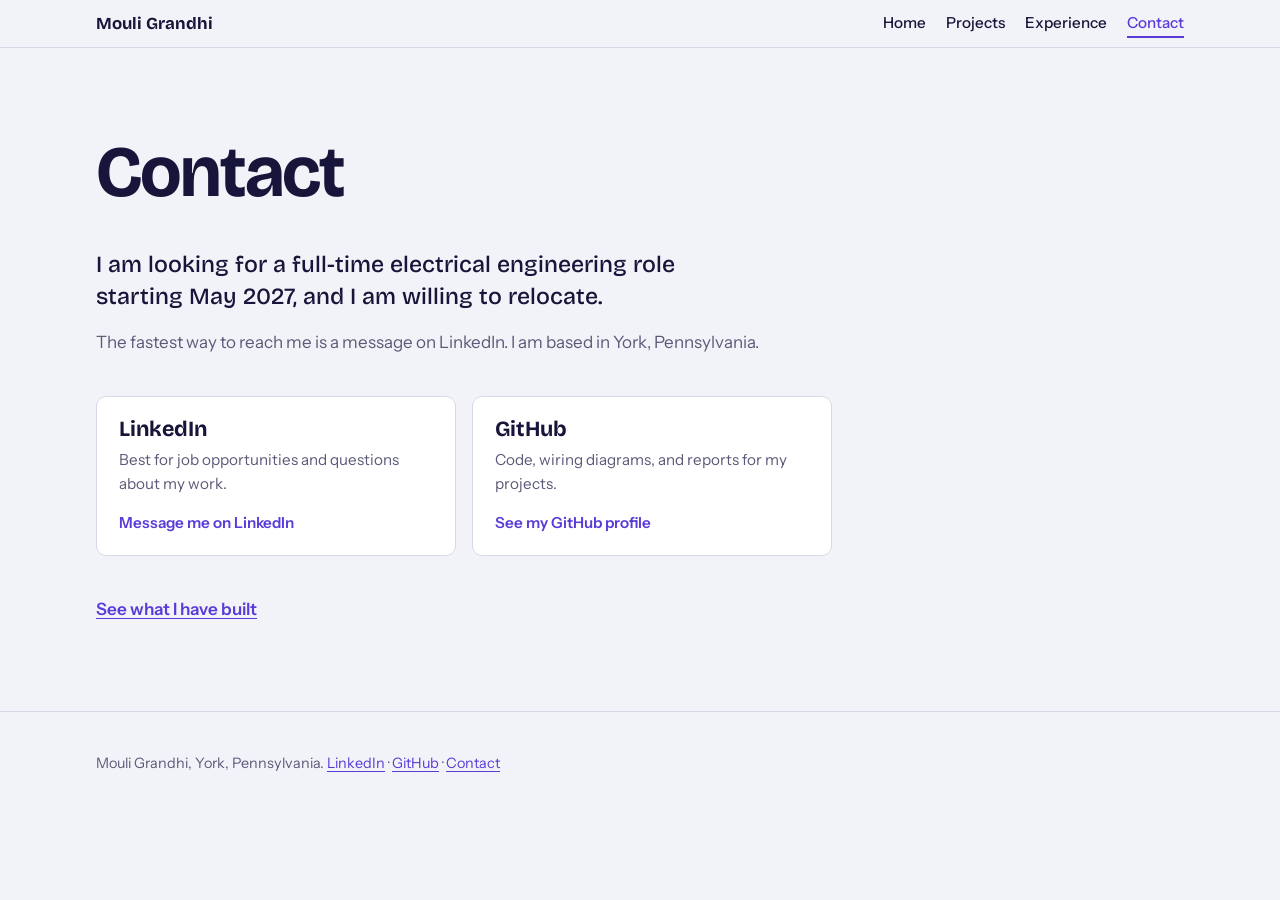
==== contact.html @ e98623da "Split site into home, projects, and contact pages Move shared CSS into styles.css and link the pages" ====
<!DOCTYPE html>
<html lang="en">
<head>
<meta charset="utf-8">
<meta name="viewport" content="width=device-width, initial-scale=1">
<title>Contact | Mouli Grandhi</title>
<meta name="description" content="How to reach Mouli Grandhi, electrical engineer looking for a full-time role starting May 2027.">
<link rel="preconnect" href="https://fonts.googleapis.com">
<link rel="preconnect" href="https://fonts.gstatic.com" crossorigin>
<link href="https://fonts.googleapis.com/css2?family=Bricolage+Grotesque:opsz,wght@12..96,400..800&family=Instrument+Sans:wght@400;500;600&display=swap" rel="stylesheet">
<link rel="stylesheet" href="styles.css">
</head>
<body>

<header class="top">
  <div class="wrap">
    <a class="me" href="index.html">Mouli Grandhi</a>
    <nav aria-label="Pages">
      <a href="index.html">Home</a>
      <a href="projects.html">Projects</a>
      <a href="index.html#experience">Experience</a>
      <a href="contact.html" aria-current="page">Contact</a>
    </nav>
  </div>
</header>

<main>
  <section>
    <div class="wrap">
      <h1 class="page-title">Contact</h1>
      <p class="lede">I am looking for a full-time electrical engineering role starting May 2027, and I am willing to relocate.</p>
      <p>The fastest way to reach me is a message on LinkedIn. I am based in York, Pennsylvania.</p>
      <ul class="contact-list">
        <li><a href="https://www.linkedin.com/in/mouli-grandhi/">
          <b>LinkedIn</b>
          <span>Best for job opportunities and questions about my work.</span>
          <span class="go">Message me on LinkedIn</span>
        </a></li>
        <li><a href="https://github.com/Mouli-Grandhi">
          <b>GitHub</b>
          <span>Code, wiring diagrams, and reports for my projects.</span>
          <span class="go">See my GitHub profile</span>
        </a></li>
      </ul>
      <p class="next"><a href="projects.html">See what I have built</a></p>
    </div>
  </section>
</main>

<footer>
  <div class="wrap">
    <p>Mouli Grandhi, York, Pennsylvania. <a href="https://www.linkedin.com/in/mouli-grandhi/">LinkedIn</a> · <a href="https://github.com/Mouli-Grandhi">GitHub</a> · <a href="contact.html">Contact</a></p>
  </div>
</footer>

</body>
</html>
---- styles.css ----
:root {
  --wafer: #F2F3F8;      /* page */
  --panel: #FFFFFF;
  --ink: #17153A;        /* deep indigo text */
  --muted: #5B5A78;
  --line: #D6D8E6;
  --uv: #5A3BD8;         /* 405 nm exposure light */
  --safelight: #F2A900;  /* cleanroom amber */
  --display: "Bricolage Grotesque", "Avenir Next", "Segoe UI", system-ui, sans-serif;
  --body: "Instrument Sans", "Segoe UI", system-ui, sans-serif;
  --measure: 62ch;
}
@media (prefers-color-scheme: dark) {
  :root {
    --wafer: #121027; --panel: #1B1838; --ink: #ECEBFA; --muted: #A9A7C6;
    --line: #322E5C; --uv: #A692FF; --safelight: #F2A900;
  }
}
* { box-sizing: border-box; }
html { scroll-behavior: smooth; }
body {
  margin: 0; background: var(--wafer); color: var(--ink);
  font: 400 1.0625rem/1.6 var(--body);
  -webkit-font-smoothing: antialiased;
}
img { max-width: 100%; height: auto; display: block; }
a { color: var(--uv); text-underline-offset: .18em; text-decoration-thickness: .08em; }
a:hover { text-decoration-thickness: .16em; }
:focus-visible { outline: 3px solid var(--safelight); outline-offset: 3px; border-radius: 2px; }
.wrap { width: min(100% - 2.5rem, 68rem); margin-inline: auto; }

/* ---------- top bar ---------- */
.top { position: sticky; top: 0; z-index: 5; background: color-mix(in srgb, var(--wafer) 88%, transparent); backdrop-filter: blur(8px); border-bottom: 1px solid var(--line); }
.top .wrap { display: flex; justify-content: space-between; align-items: center; gap: 1rem; padding-block: .7rem; }
.top .me { font: 700 1.05rem var(--display); color: var(--ink); text-decoration: none; }
.top nav { display: flex; gap: 1.25rem; flex-wrap: wrap; }
.top nav a { color: var(--ink); text-decoration: none; font-weight: 500; font-size: .95rem; }
.top nav a:hover { color: var(--uv); }

/* ---------- hero ---------- */
.hero {
  position: relative; overflow: hidden;
  background-image:
    linear-gradient(var(--line) 1px, transparent 1px),
    linear-gradient(90deg, var(--line) 1px, transparent 1px);
  background-size: 4.5rem 4.5rem; background-position: -1px -1px;
  border-bottom: 1px solid var(--line);
}
.hero .wrap { padding-block: clamp(3.5rem, 10vw, 7.5rem) clamp(2.5rem, 6vw, 4.5rem); }
.name {
  position: relative; margin: 0; width: fit-content;
  font: 800 clamp(3.6rem, 17vw, 11rem)/.88 var(--display);
  letter-spacing: -.035em; font-stretch: 85%;
}
.name .resist { color: transparent; -webkit-text-stroke: 1.5px var(--ink); display: block; }
.name .developed {
  position: absolute; inset: 0; color: var(--ink);
  clip-path: inset(-10% 0 -10% 0);
  animation: expose 1.5s cubic-bezier(.6,.05,.3,1) .25s backwards;
}
.name .beam {
  position: absolute; top: -6%; bottom: -6%; left: 100%; width: .5rem; opacity: 0;
  background: var(--uv); box-shadow: 0 0 2.5rem .6rem color-mix(in srgb, var(--uv) 55%, transparent);
  animation: beam 1.5s cubic-bezier(.6,.05,.3,1) .25s backwards;
}
@keyframes expose { from { clip-path: inset(-10% 100% -10% 0); } }
@keyframes beam { from { left: 0; opacity: 1; } 92% { opacity: 1; } to { left: 100%; opacity: 0; } }
@media (prefers-reduced-motion: reduce) {
  .name .developed, .name .beam { animation: none; }
  html { scroll-behavior: auto; }
}
.pitch { max-width: 44ch; margin: 2rem 0 0; font: 500 clamp(1.2rem, 2.4vw, 1.6rem)/1.35 var(--display); }
.status { margin: 1rem 0 0; color: var(--muted); max-width: var(--measure); }
.status b { color: var(--ink); font-weight: 600; background: linear-gradient(transparent 62%, color-mix(in srgb, var(--safelight) 60%, transparent) 62%); }
.links { display: flex; flex-wrap: wrap; gap: .75rem; margin: 2rem 0 0; padding: 0; list-style: none; }
.links a {
  display: inline-block; padding: .65rem 1.1rem; border: 1.5px solid var(--ink); border-radius: 999px;
  background: var(--panel); color: var(--ink); text-decoration: none; font-weight: 600;
}
.links a:hover { background: var(--ink); color: var(--wafer); }
.links li:first-child a { background: var(--uv); border-color: var(--uv); color: #fff; }
.links li:first-child a:hover { background: var(--ink); border-color: var(--ink); color: var(--wafer); }
@media (prefers-color-scheme: dark) { .links li:first-child a { color: #121027; } }

/* ---------- sections ---------- */
section { padding-block: clamp(3rem, 7vw, 5.5rem); }
section + section { border-top: 1px solid var(--line); }
h2 { margin: 0 0 2.5rem; font: 700 clamp(2rem, 5vw, 3.25rem)/1 var(--display); letter-spacing: -.02em; }
h3 { margin: 0; font: 700 clamp(1.4rem, 2.6vw, 1.9rem)/1.15 var(--display); letter-spacing: -.01em; }
p { margin: 0; max-width: var(--measure); }

/* ---------- projects ---------- */
.project {
  display: grid; grid-template-columns: 9.5rem minmax(0, 1fr); gap: 1.5rem 2.5rem;
  padding-block: 2.75rem; border-top: 1px solid var(--line);
}
.project:first-of-type { border-top: 0; padding-top: 0; }
.when { font: 600 1rem/1.3 var(--display); color: var(--muted); padding-top: .45rem; }
.when span { display: block; font-weight: 400; font-size: .9rem; }
.project .body, .job .body { min-width: 0; }
.path { max-width: 100%; }
.role { margin: .35rem 0 0; color: var(--muted); font-weight: 500; }
.project .body > p + p, .project .body > h3 + p { margin-top: .9rem; }
.project .body > .role + p { margin-top: 1rem; }
.points { margin: 1rem 0 0; padding-left: 1.1rem; max-width: var(--measure); }
.points li { margin-top: .4rem; }
.points li::marker { color: var(--uv); }
.tools { display: flex; flex-wrap: wrap; gap: .4rem; margin: 1.25rem 0 0; padding: 0; list-style: none; }
.tools li { padding: .15rem .65rem; border: 1px solid var(--line); border-radius: 4px; background: var(--panel); font-size: .875rem; color: var(--muted); }
.more { margin-top: 1.1rem; font-weight: 600; }
.shots { display: grid; gap: .75rem; margin: 1.75rem 0 0; align-items: start; }
.shots.two { grid-template-columns: 1fr 1fr; max-width: 34rem; }
.shots.wide { grid-template-columns: 2fr 1fr; max-width: 46rem; }
.shots.one { max-width: 35rem; }
.shots img { border-radius: 6px; border: 1px solid var(--line); background: var(--panel); width: 100%; }
figure { margin: 0; }
figcaption { margin-top: .4rem; font-size: .875rem; color: var(--muted); }

/* capstone gets the full treatment */
.project.lead .body { background: var(--panel); border: 1px solid var(--line); border-radius: 10px; padding: clamp(1.25rem, 3vw, 2.25rem); }
.project.lead h3 { font-size: clamp(1.7rem, 3.6vw, 2.6rem); }
.path { margin-top: 2rem; }
.path svg { width: 100%; max-width: 44rem; height: auto; display: block; }
.path .box { fill: var(--wafer); stroke: var(--ink); stroke-width: 1.5; }
.path text { font: 500 14px var(--body); fill: var(--ink); }
.path .sub { font-size: 12px; fill: var(--muted); font-weight: 400; }
.path .ray { stroke: var(--uv); stroke-width: 3; fill: none; }
.path .cone { fill: var(--uv); opacity: .22; }
.path .wafer { fill: var(--safelight); stroke: var(--ink); stroke-width: 1.5; }

/* ---------- experience ---------- */
.job { display: grid; grid-template-columns: 9.5rem minmax(0, 1fr); gap: 1.5rem 2.5rem; padding-block: 2rem; border-top: 1px solid var(--line); }
.job:first-of-type { border-top: 0; padding-top: 0; }

/* ---------- about ---------- */
.facts { display: grid; grid-template-columns: repeat(auto-fit, minmax(17rem, 1fr)); gap: 2.5rem; margin: 0; }
.facts h3 { font-size: 1.25rem; margin-bottom: .75rem; }
.facts ul { margin: 0; padding: 0; list-style: none; }
.facts li { padding: .35rem 0; border-bottom: 1px solid var(--line); }
.facts li:last-child { border-bottom: 0; }
.facts small { display: block; color: var(--muted); font-size: .9rem; }

footer { border-top: 1px solid var(--line); padding-block: 2.5rem 3.5rem; }
footer h2 { margin-bottom: 1rem; }
footer p + p { margin-top: 1.5rem; color: var(--muted); font-size: .9rem; }

@media (max-width: 44rem) {
  .project, .job { grid-template-columns: 1fr; gap: .5rem; }
  .when { padding-top: 0; }
  .when span { display: inline; }
  .when span::before { content: ", "; }
  .top .me { display: none; }
  .top nav { gap: 1.1rem; }
  .path { overflow-x: auto; }
  .path svg { min-width: 32rem; }
  .shots.wide { grid-template-columns: 1fr 1fr; }
}

/* ---------- multi-page additions ---------- */
.page-title { margin: 0 0 2.5rem; font: 700 clamp(2.4rem, 7vw, 4.5rem)/1 var(--display); letter-spacing: -.025em; }
.top nav a[aria-current="page"] { color: var(--uv); box-shadow: 0 2px 0 var(--uv); }
.lede { font: 500 clamp(1.15rem, 2.2vw, 1.45rem)/1.4 var(--display); max-width: 44ch; }
.lede + p { margin-top: 1rem; color: var(--muted); }
.contact-list { display: grid; grid-template-columns: repeat(auto-fit, minmax(15rem, 1fr)); gap: 1rem; margin: 2.5rem 0 0; padding: 0; list-style: none; max-width: 46rem; }
.contact-list a { display: block; height: 100%; padding: 1.25rem 1.4rem; background: var(--panel); border: 1px solid var(--line); border-radius: 10px; color: var(--ink); text-decoration: none; }
.contact-list a:hover { border-color: var(--uv); }
.contact-list b { display: block; font: 700 1.35rem/1.2 var(--display); }
.contact-list span { display: block; margin-top: .3rem; color: var(--muted); font-size: .95rem; }
.contact-list .go { color: var(--uv); font-weight: 600; margin-top: .9rem; }
.next { margin-top: 2.5rem; font-weight: 600; }
footer p, footer p + p { margin: 0; color: var(--muted); font-size: .9rem; }
main { min-height: 70vh; }
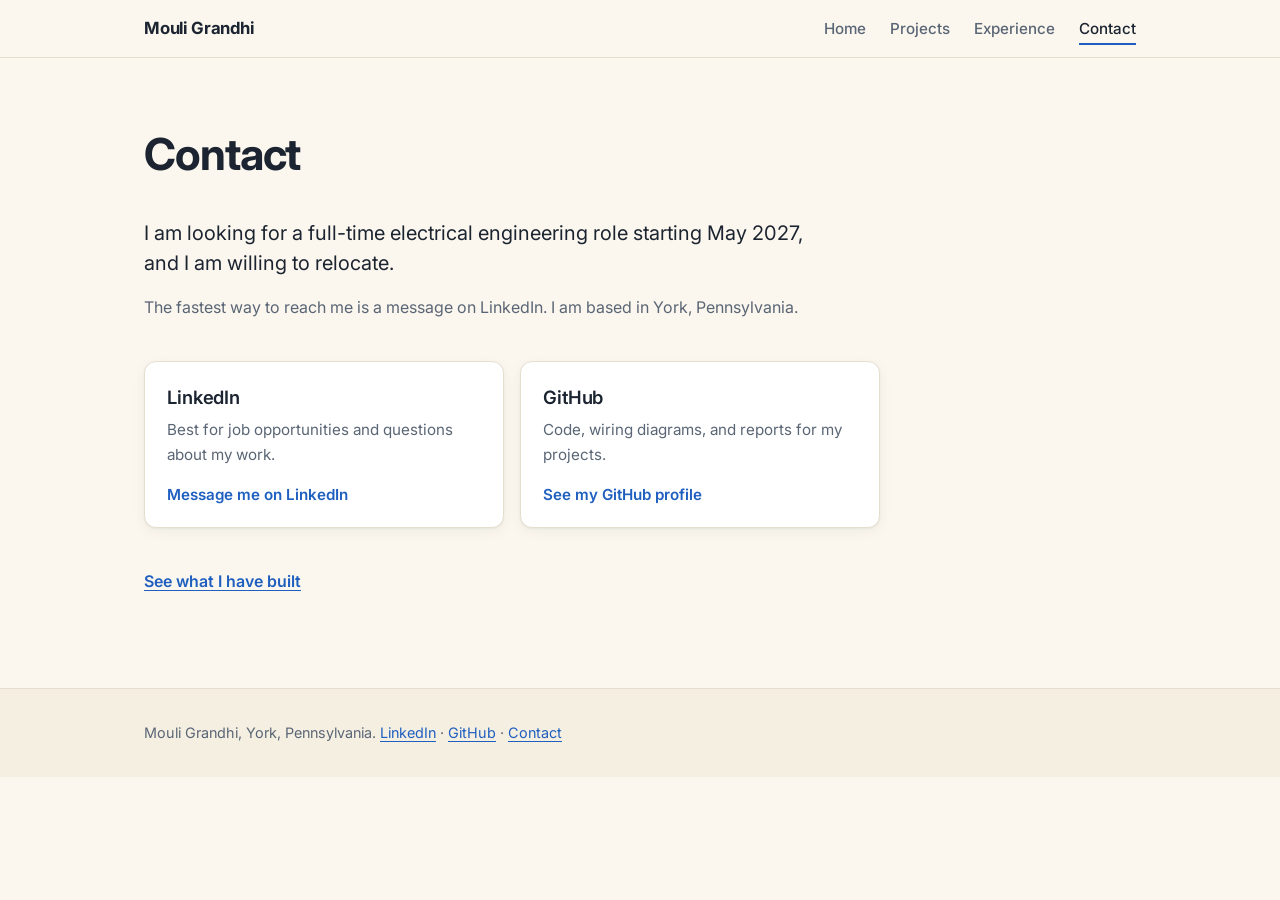
==== commit 4e3fdf32: "Restyle site, add KeepSake detail page, and update content - Light cream theme with Inter, plain nam" ====
--- a/contact.html
+++ b/contact.html
@@ -7,7 +7,7 @@
 <meta name="description" content="How to reach Mouli Grandhi, electrical engineer looking for a full-time role starting May 2027.">
 <link rel="preconnect" href="https://fonts.googleapis.com">
 <link rel="preconnect" href="https://fonts.gstatic.com" crossorigin>
-<link href="https://fonts.googleapis.com/css2?family=Bricolage+Grotesque:opsz,wght@12..96,400..800&family=Instrument+Sans:wght@400;500;600&display=swap" rel="stylesheet">
+<link href="https://fonts.googleapis.com/css2?family=Inter:wght@400;500;600;700&display=swap" rel="stylesheet">
 <link rel="stylesheet" href="styles.css">
 </head>
 <body>
--- a/styles.css
+++ b/styles.css
@@ -1,148 +1,151 @@
 :root {
-  --wafer: #F2F3F8;      /* page */
-  --panel: #FFFFFF;
-  --ink: #17153A;        /* deep indigo text */
-  --muted: #5B5A78;
-  --line: #D6D8E6;
-  --uv: #5A3BD8;         /* 405 nm exposure light */
-  --safelight: #F2A900;  /* cleanroom amber */
-  --display: "Bricolage Grotesque", "Avenir Next", "Segoe UI", system-ui, sans-serif;
-  --body: "Instrument Sans", "Segoe UI", system-ui, sans-serif;
-  --measure: 62ch;
-}
-@media (prefers-color-scheme: dark) {
-  :root {
-    --wafer: #121027; --panel: #1B1838; --ink: #ECEBFA; --muted: #A9A7C6;
-    --line: #322E5C; --uv: #A692FF; --safelight: #F2A900;
-  }
+  color-scheme: light;
+  --bg: #FBF7EE;        /* page: light cream */
+  --card: #FFFFFF;      /* cards and buttons */
+  --surface: #F5EFE2;   /* soft bands, cards, tags */
+  --ink: #1B2430;       /* headings and body text */
+  --muted: #5A6675;
+  --line: #E6DECD;
+  --accent: #1F5FBF;    /* links and primary buttons */
+  --accent-dark: #174A96;
+  --accent-soft: #EAF1FB;
+  --font: "Inter", "Segoe UI", system-ui, -apple-system, sans-serif;
+  --measure: 66ch;
+  --shadow: 0 1px 2px rgba(27, 36, 48, .05), 0 4px 14px rgba(27, 36, 48, .05);
 }
 * { box-sizing: border-box; }
 html { scroll-behavior: smooth; }
+@media (prefers-reduced-motion: reduce) { html { scroll-behavior: auto; } }
 body {
-  margin: 0; background: var(--wafer); color: var(--ink);
-  font: 400 1.0625rem/1.6 var(--body);
+  margin: 0; background: var(--bg); color: var(--ink);
+  font: 400 1rem/1.65 var(--font);
   -webkit-font-smoothing: antialiased;
 }
 img { max-width: 100%; height: auto; display: block; }
-a { color: var(--uv); text-underline-offset: .18em; text-decoration-thickness: .08em; }
-a:hover { text-decoration-thickness: .16em; }
-:focus-visible { outline: 3px solid var(--safelight); outline-offset: 3px; border-radius: 2px; }
-.wrap { width: min(100% - 2.5rem, 68rem); margin-inline: auto; }
+a { color: var(--accent); text-underline-offset: .18em; text-decoration-thickness: .06em; }
+a:hover { color: var(--accent-dark); }
+:focus-visible { outline: 2px solid var(--accent); outline-offset: 3px; border-radius: 3px; }
+.wrap { width: min(100% - 2.5rem, 62rem); margin-inline: auto; }
+main { min-height: 70vh; }
+code { font-size: .92em; background: var(--surface); border: 1px solid var(--line); border-radius: 4px; padding: .05em .3em; }
 
 /* ---------- top bar ---------- */
-.top { position: sticky; top: 0; z-index: 5; background: color-mix(in srgb, var(--wafer) 88%, transparent); backdrop-filter: blur(8px); border-bottom: 1px solid var(--line); }
-.top .wrap { display: flex; justify-content: space-between; align-items: center; gap: 1rem; padding-block: .7rem; }
-.top .me { font: 700 1.05rem var(--display); color: var(--ink); text-decoration: none; }
-.top nav { display: flex; gap: 1.25rem; flex-wrap: wrap; }
-.top nav a { color: var(--ink); text-decoration: none; font-weight: 500; font-size: .95rem; }
-.top nav a:hover { color: var(--uv); }
+.top { position: sticky; top: 0; z-index: 5; background: rgba(251, 247, 238, .92); backdrop-filter: blur(8px); border-bottom: 1px solid var(--line); }
+.top .wrap { display: flex; justify-content: space-between; align-items: center; gap: 1rem; padding-block: .85rem; }
+.top .me { font-weight: 700; font-size: 1.05rem; letter-spacing: -.01em; color: var(--ink); text-decoration: none; }
+.top nav { display: flex; gap: 1.5rem; flex-wrap: wrap; }
+.top nav a { color: var(--muted); text-decoration: none; font-weight: 500; font-size: .95rem; padding-block: .15rem; }
+.top nav a:hover { color: var(--ink); }
+.top nav a[aria-current="page"] { color: var(--ink); box-shadow: 0 2px 0 var(--accent); }
+
+/* ---------- headings and text ---------- */
+h1, h2, h3 { color: var(--ink); letter-spacing: -.02em; }
+h2 { margin: 0 0 2rem; font-size: clamp(1.5rem, 3vw, 1.9rem); font-weight: 700; line-height: 1.2; }
+h3 { margin: 0; font-size: clamp(1.15rem, 2vw, 1.3rem); font-weight: 600; line-height: 1.3; letter-spacing: -.01em; }
+p { margin: 0; max-width: var(--measure); }
+.page-title { margin: 0 0 2.5rem; font-size: clamp(2rem, 5vw, 2.75rem); font-weight: 700; line-height: 1.1; letter-spacing: -.025em; }
+.lede { font-size: clamp(1.1rem, 2vw, 1.25rem); line-height: 1.5; color: var(--ink); max-width: 52ch; }
+.lede + p { margin-top: 1rem; color: var(--muted); }
+
+/* ---------- buttons ---------- */
+.btn, .links a {
+  display: inline-block; padding: .6rem 1.1rem; border: 1px solid var(--line); border-radius: 8px;
+  background: var(--card); color: var(--ink); text-decoration: none; font-weight: 600; font-size: .95rem;
+  transition: background-color .15s, border-color .15s, color .15s;
+}
+.links a:hover { border-color: #CFC5B0; background: var(--surface); color: var(--ink); }
+.btn, .links li:first-child a { background: var(--accent); border-color: var(--accent); color: #fff; }
+.btn:hover, .links li:first-child a:hover { background: var(--accent-dark); border-color: var(--accent-dark); color: #fff; }
+.links { display: flex; flex-wrap: wrap; gap: .6rem; margin: 2rem 0 0; padding: 0; list-style: none; }
 
 /* ---------- hero ---------- */
-.hero {
-  position: relative; overflow: hidden;
-  background-image:
-    linear-gradient(var(--line) 1px, transparent 1px),
-    linear-gradient(90deg, var(--line) 1px, transparent 1px);
-  background-size: 4.5rem 4.5rem; background-position: -1px -1px;
-  border-bottom: 1px solid var(--line);
-}
-.hero .wrap { padding-block: clamp(3.5rem, 10vw, 7.5rem) clamp(2.5rem, 6vw, 4.5rem); }
-.name {
-  position: relative; margin: 0; width: fit-content;
-  font: 800 clamp(3.6rem, 17vw, 11rem)/.88 var(--display);
-  letter-spacing: -.035em; font-stretch: 85%;
-}
-.name .resist { color: transparent; -webkit-text-stroke: 1.5px var(--ink); display: block; }
-.name .developed {
-  position: absolute; inset: 0; color: var(--ink);
-  clip-path: inset(-10% 0 -10% 0);
-  animation: expose 1.5s cubic-bezier(.6,.05,.3,1) .25s backwards;
-}
-.name .beam {
-  position: absolute; top: -6%; bottom: -6%; left: 100%; width: .5rem; opacity: 0;
-  background: var(--uv); box-shadow: 0 0 2.5rem .6rem color-mix(in srgb, var(--uv) 55%, transparent);
-  animation: beam 1.5s cubic-bezier(.6,.05,.3,1) .25s backwards;
-}
-@keyframes expose { from { clip-path: inset(-10% 100% -10% 0); } }
-@keyframes beam { from { left: 0; opacity: 1; } 92% { opacity: 1; } to { left: 100%; opacity: 0; } }
-@media (prefers-reduced-motion: reduce) {
-  .name .developed, .name .beam { animation: none; }
-  html { scroll-behavior: auto; }
-}
-.pitch { max-width: 44ch; margin: 2rem 0 0; font: 500 clamp(1.2rem, 2.4vw, 1.6rem)/1.35 var(--display); }
+.hero { background: var(--surface); border-bottom: 1px solid var(--line); }
+.hero .wrap { padding-block: clamp(3.5rem, 9vw, 6rem); }
+.name { margin: 0; font-size: clamp(2.5rem, 7vw, 4rem); font-weight: 700; line-height: 1.05; letter-spacing: -.035em; }
+.pitch { max-width: 46ch; margin: 1.25rem 0 0; font-size: clamp(1.15rem, 2.2vw, 1.35rem); line-height: 1.45; color: var(--ink); }
 .status { margin: 1rem 0 0; color: var(--muted); max-width: var(--measure); }
-.status b { color: var(--ink); font-weight: 600; background: linear-gradient(transparent 62%, color-mix(in srgb, var(--safelight) 60%, transparent) 62%); }
-.links { display: flex; flex-wrap: wrap; gap: .75rem; margin: 2rem 0 0; padding: 0; list-style: none; }
-.links a {
-  display: inline-block; padding: .65rem 1.1rem; border: 1.5px solid var(--ink); border-radius: 999px;
-  background: var(--panel); color: var(--ink); text-decoration: none; font-weight: 600;
-}
-.links a:hover { background: var(--ink); color: var(--wafer); }
-.links li:first-child a { background: var(--uv); border-color: var(--uv); color: #fff; }
-.links li:first-child a:hover { background: var(--ink); border-color: var(--ink); color: var(--wafer); }
-@media (prefers-color-scheme: dark) { .links li:first-child a { color: #121027; } }
+.status b { color: var(--ink); font-weight: 600; }
 
 /* ---------- sections ---------- */
-section { padding-block: clamp(3rem, 7vw, 5.5rem); }
+section { padding-block: clamp(3rem, 6vw, 4.5rem); }
 section + section { border-top: 1px solid var(--line); }
-h2 { margin: 0 0 2.5rem; font: 700 clamp(2rem, 5vw, 3.25rem)/1 var(--display); letter-spacing: -.02em; }
-h3 { margin: 0; font: 700 clamp(1.4rem, 2.6vw, 1.9rem)/1.15 var(--display); letter-spacing: -.01em; }
-p { margin: 0; max-width: var(--measure); }
 
-/* ---------- projects ---------- */
-.project {
+/* ---------- projects and jobs ---------- */
+.project, .job {
   display: grid; grid-template-columns: 9.5rem minmax(0, 1fr); gap: 1.5rem 2.5rem;
-  padding-block: 2.75rem; border-top: 1px solid var(--line);
+  padding-block: 2.25rem; border-top: 1px solid var(--line);
 }
-.project:first-of-type { border-top: 0; padding-top: 0; }
-.when { font: 600 1rem/1.3 var(--display); color: var(--muted); padding-top: .45rem; }
-.when span { display: block; font-weight: 400; font-size: .9rem; }
+.project:first-of-type, .job:first-of-type { border-top: 0; padding-top: 0; }
 .project .body, .job .body { min-width: 0; }
-.path { max-width: 100%; }
-.role { margin: .35rem 0 0; color: var(--muted); font-weight: 500; }
+.when { font-size: .9rem; font-weight: 600; line-height: 1.4; color: var(--ink); padding-top: .2rem; }
+.when span { display: block; font-weight: 400; color: var(--muted); }
+.role { margin: .3rem 0 0; color: var(--muted); font-weight: 500; font-size: .95rem; }
 .project .body > p + p, .project .body > h3 + p { margin-top: .9rem; }
-.project .body > .role + p { margin-top: 1rem; }
-.points { margin: 1rem 0 0; padding-left: 1.1rem; max-width: var(--measure); }
+.project .body > .role + p { margin-top: .9rem; }
+.points { margin: .9rem 0 0; padding-left: 1.15rem; max-width: var(--measure); }
 .points li { margin-top: .4rem; }
-.points li::marker { color: var(--uv); }
+.points li::marker { color: #9AA6B5; }
 .tools { display: flex; flex-wrap: wrap; gap: .4rem; margin: 1.25rem 0 0; padding: 0; list-style: none; }
-.tools li { padding: .15rem .65rem; border: 1px solid var(--line); border-radius: 4px; background: var(--panel); font-size: .875rem; color: var(--muted); }
-.more { margin-top: 1.1rem; font-weight: 600; }
-.shots { display: grid; gap: .75rem; margin: 1.75rem 0 0; align-items: start; }
+.tools li { padding: .15rem .6rem; border-radius: 6px; background: var(--card); border: 1px solid var(--line); font-size: .82rem; font-weight: 500; color: var(--muted); }
+.more { margin-top: 1.1rem; font-weight: 600; font-size: .95rem; }
+.shots { display: grid; gap: .75rem; margin: 1.5rem 0 0; align-items: start; }
 .shots.two { grid-template-columns: 1fr 1fr; max-width: 34rem; }
 .shots.wide { grid-template-columns: 2fr 1fr; max-width: 46rem; }
 .shots.one { max-width: 35rem; }
-.shots img { border-radius: 6px; border: 1px solid var(--line); background: var(--panel); width: 100%; }
+.shots img { border-radius: 8px; border: 1px solid var(--line); background: var(--surface); width: 100%; }
 figure { margin: 0; }
-figcaption { margin-top: .4rem; font-size: .875rem; color: var(--muted); }
+figcaption { margin-top: .5rem; font-size: .85rem; color: var(--muted); }
 
-/* capstone gets the full treatment */
-.project.lead .body { background: var(--panel); border: 1px solid var(--line); border-radius: 10px; padding: clamp(1.25rem, 3vw, 2.25rem); }
-.project.lead h3 { font-size: clamp(1.7rem, 3.6vw, 2.6rem); }
-.path { margin-top: 2rem; }
+/* featured project */
+.project.lead .body { background: var(--card); border: 1px solid var(--line); border-radius: 12px; padding: clamp(1.25rem, 3vw, 2rem); box-shadow: var(--shadow); }
+.project.lead h3 { font-size: clamp(1.35rem, 2.6vw, 1.6rem); font-weight: 700; }
+.path { margin-top: 1.75rem; max-width: 100%; }
 .path svg { width: 100%; max-width: 44rem; height: auto; display: block; }
-.path .box { fill: var(--wafer); stroke: var(--ink); stroke-width: 1.5; }
-.path text { font: 500 14px var(--body); fill: var(--ink); }
+.path .box { fill: var(--surface); stroke: #CFC5B0; stroke-width: 1.25; }
+.path text { font: 500 14px var(--font); fill: var(--ink); }
 .path .sub { font-size: 12px; fill: var(--muted); font-weight: 400; }
-.path .ray { stroke: var(--uv); stroke-width: 3; fill: none; }
-.path .cone { fill: var(--uv); opacity: .22; }
-.path .wafer { fill: var(--safelight); stroke: var(--ink); stroke-width: 1.5; }
-
-/* ---------- experience ---------- */
-.job { display: grid; grid-template-columns: 9.5rem minmax(0, 1fr); gap: 1.5rem 2.5rem; padding-block: 2rem; border-top: 1px solid var(--line); }
-.job:first-of-type { border-top: 0; padding-top: 0; }
+.path .ray { stroke: var(--accent); stroke-width: 2.5; fill: none; }
+.path .cone { fill: var(--accent); opacity: .14; }
+.path .wafer { fill: var(--accent-soft); stroke: var(--accent); stroke-width: 1.25; }
 
 /* ---------- about ---------- */
-.facts { display: grid; grid-template-columns: repeat(auto-fit, minmax(17rem, 1fr)); gap: 2.5rem; margin: 0; }
-.facts h3 { font-size: 1.25rem; margin-bottom: .75rem; }
+.facts { display: grid; grid-template-columns: repeat(auto-fit, minmax(16rem, 1fr)); gap: 2.5rem; margin: 0; }
+.facts h3 { font-size: .8rem; font-weight: 600; letter-spacing: .08em; text-transform: uppercase; color: var(--muted); margin-bottom: .6rem; }
 .facts ul { margin: 0; padding: 0; list-style: none; }
-.facts li { padding: .35rem 0; border-bottom: 1px solid var(--line); }
+.facts li { padding: .5rem 0; border-bottom: 1px solid var(--line); }
 .facts li:last-child { border-bottom: 0; }
-.facts small { display: block; color: var(--muted); font-size: .9rem; }
+.facts small { display: block; color: var(--muted); font-size: .875rem; }
 
-footer { border-top: 1px solid var(--line); padding-block: 2.5rem 3.5rem; }
-footer h2 { margin-bottom: 1rem; }
-footer p + p { margin-top: 1.5rem; color: var(--muted); font-size: .9rem; }
+/* ---------- contact ---------- */
+.contact-list { display: grid; grid-template-columns: repeat(auto-fit, minmax(15rem, 1fr)); gap: 1rem; margin: 2.5rem 0 0; padding: 0; list-style: none; max-width: 46rem; }
+.contact-list a { display: block; height: 100%; padding: 1.25rem 1.4rem; background: var(--card); border: 1px solid var(--line); border-radius: 12px; color: var(--ink); text-decoration: none; box-shadow: var(--shadow); transition: border-color .15s; }
+.contact-list a:hover { border-color: var(--accent); }
+.contact-list b { display: block; font-size: 1.15rem; font-weight: 600; letter-spacing: -.01em; }
+.contact-list span { display: block; margin-top: .3rem; color: var(--muted); font-size: .95rem; }
+.contact-list .go { color: var(--accent); font-weight: 600; margin-top: .9rem; }
+.next { margin-top: 2.5rem; font-weight: 600; }
+
+/* ---------- project detail page ---------- */
+.crumb { margin-bottom: 1.25rem; font-weight: 600; font-size: .95rem; }
+.crumb a { text-decoration: none; }
+.crumb a:hover { text-decoration: underline; }
+.crumb a::before { content: "\2190\00a0"; }
+.doc .page-title { margin-bottom: .75rem; }
+.doc .role { margin: 0 0 1.5rem; }
+.doc h2 { margin: 3rem 0 .9rem; font-size: clamp(1.3rem, 2.4vw, 1.55rem); }
+.doc p + p, .doc .points + p { margin-top: 1rem; }
+.doc .points li { margin-top: .6rem; }
+.stats { display: grid; grid-template-columns: repeat(auto-fit, minmax(11rem, 1fr)); gap: 1rem; margin: 2.25rem 0 0; }
+.stats div { padding: 1.1rem 1.25rem; background: var(--card); border: 1px solid var(--line); border-radius: 12px; }
+.stats dt { font-size: 1.5rem; font-weight: 700; line-height: 1.1; letter-spacing: -.02em; color: var(--ink); }
+.stats dd { margin: .4rem 0 0; color: var(--muted); font-size: .9rem; line-height: 1.4; }
+.math { padding: .8rem 1.1rem; background: var(--card); border: 1px solid var(--line); border-left: 3px solid var(--accent); border-radius: 6px; font-weight: 500; width: fit-content; max-width: 100%; overflow-x: auto; }
+.diagram { margin: 1.75rem 0; max-width: 52rem; }
+.diagram img { width: 100%; background: #fff; border: 1px solid var(--line); border-radius: 12px; padding: .5rem; }
+
+/* ---------- footer ---------- */
+footer { border-top: 1px solid var(--line); background: var(--surface); padding-block: 2rem; }
+footer p { margin: 0; max-width: none; color: var(--muted); font-size: .9rem; }
 
 @media (max-width: 44rem) {
   .project, .job { grid-template-columns: 1fr; gap: .5rem; }
@@ -156,17 +159,13 @@
   .shots.wide { grid-template-columns: 1fr 1fr; }
 }
 
-/* ---------- multi-page additions ---------- */
-.page-title { margin: 0 0 2.5rem; font: 700 clamp(2.4rem, 7vw, 4.5rem)/1 var(--display); letter-spacing: -.025em; }
-.top nav a[aria-current="page"] { color: var(--uv); box-shadow: 0 2px 0 var(--uv); }
-.lede { font: 500 clamp(1.15rem, 2.2vw, 1.45rem)/1.4 var(--display); max-width: 44ch; }
-.lede + p { margin-top: 1rem; color: var(--muted); }
-.contact-list { display: grid; grid-template-columns: repeat(auto-fit, minmax(15rem, 1fr)); gap: 1rem; margin: 2.5rem 0 0; padding: 0; list-style: none; max-width: 46rem; }
-.contact-list a { display: block; height: 100%; padding: 1.25rem 1.4rem; background: var(--panel); border: 1px solid var(--line); border-radius: 10px; color: var(--ink); text-decoration: none; }
-.contact-list a:hover { border-color: var(--uv); }
-.contact-list b { display: block; font: 700 1.35rem/1.2 var(--display); }
-.contact-list span { display: block; margin-top: .3rem; color: var(--muted); font-size: .95rem; }
-.contact-list .go { color: var(--uv); font-weight: 600; margin-top: .9rem; }
-.next { margin-top: 2.5rem; font-weight: 600; }
-footer p, footer p + p { margin: 0; color: var(--muted); font-size: .9rem; }
-main { min-height: 70vh; }
+/* ---------- tables and button rows ---------- */
+.more .btn { margin-right: .9rem; }
+.next + .next { margin-top: 1.25rem; }
+.table-wrap { margin: 1.25rem 0; max-width: 46rem; overflow-x: auto; border: 1px solid var(--line); border-radius: 12px; background: var(--card); }
+table { width: 100%; border-collapse: collapse; font-size: .95rem; }
+th, td { padding: .65rem 1rem; text-align: left; border-bottom: 1px solid var(--line); vertical-align: top; }
+tbody tr:last-child td { border-bottom: 0; }
+th { font-size: .78rem; font-weight: 600; letter-spacing: .07em; text-transform: uppercase; color: var(--muted); background: var(--surface); }
+td:first-child { font-weight: 600; white-space: nowrap; }
+td:last-child, th:last-child { white-space: nowrap; }
